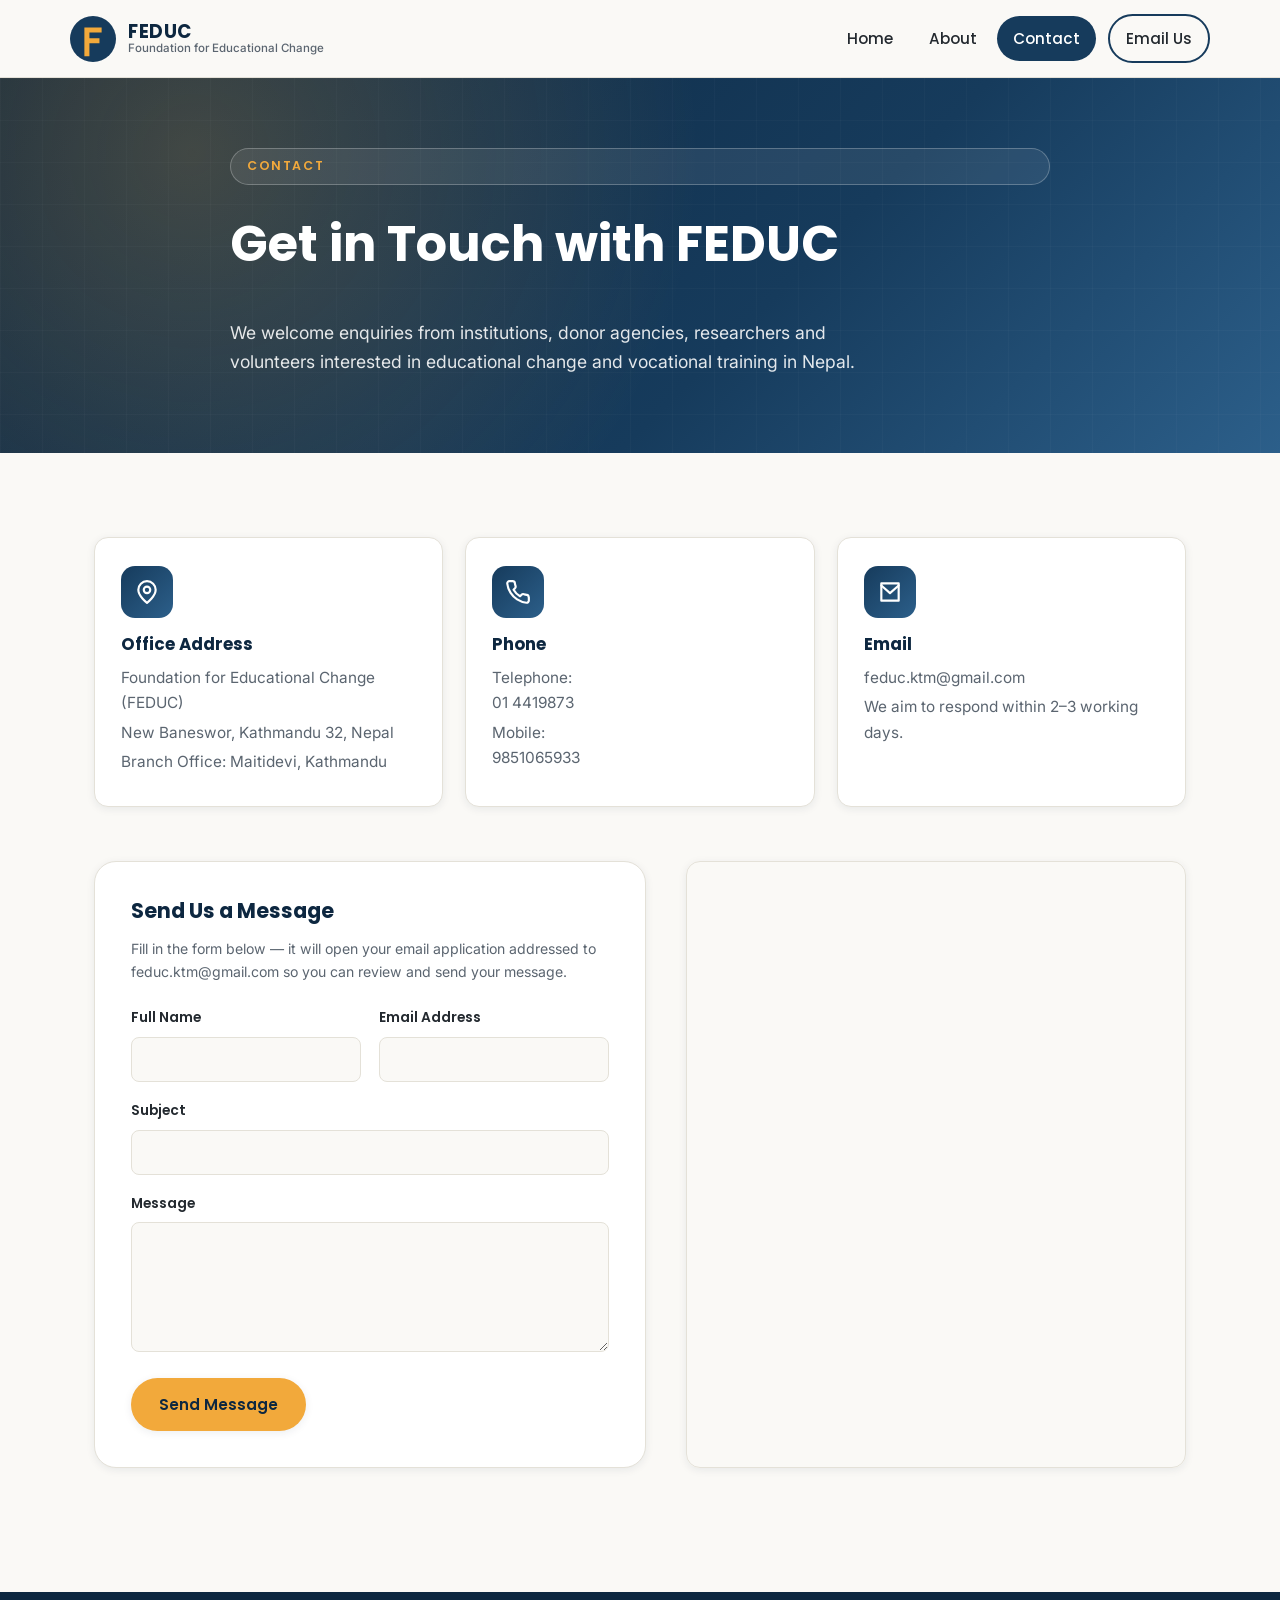
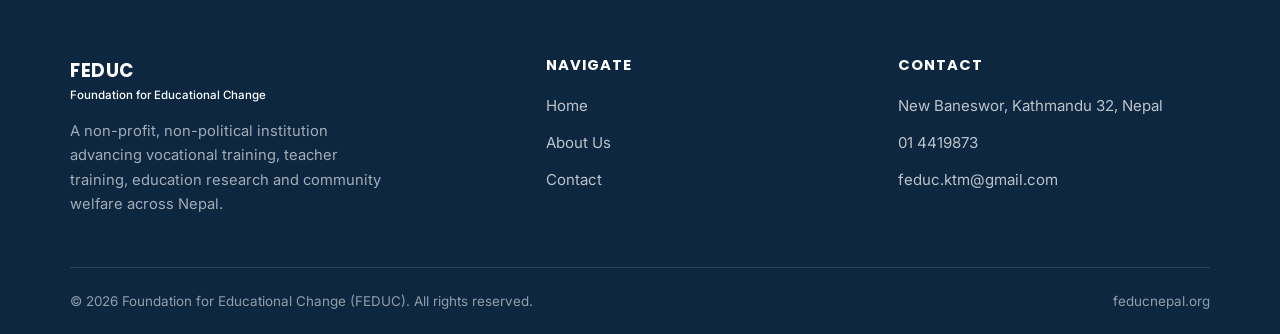
==== contact.html @ a96cefcd "Build FEDUC Nepal site: home, about, and contact pages Adds a responsive three-page static site (hom" ====
<!doctype html>
<html lang="en">
<head>
<meta charset="UTF-8">
<meta name="viewport" content="width=device-width, initial-scale=1.0">
<title>Contact Us | FEDUC Nepal</title>
<meta name="description" content="Contact FEDUC (Foundation for Educational Change) at our New Baneswor office in Kathmandu, or our Maitidevi branch, by phone or email.">
<link rel="icon" type="image/svg+xml" href="assets/favicon.svg">
<link rel="preconnect" href="https://fonts.googleapis.com">
<link rel="preconnect" href="https://fonts.gstatic.com" crossorigin>
<link href="https://fonts.googleapis.com/css2?family=Inter:wght@400;500;600&family=Poppins:wght@500;600;700&display=swap" rel="stylesheet">
<link rel="stylesheet" href="css/style.css">
</head>
<body>
<a class="skip-link" href="#main">Skip to content</a>

<header class="site-header">
  <div class="container nav-bar">
    <a class="brand" href="index.html">
      <svg class="brand-mark" viewBox="0 0 64 64" aria-hidden="true">
        <circle cx="32" cy="32" r="32" fill="#163b5c"/>
        <path d="M20 16h24v7H27v8h14v7H27v18h-7z" fill="#f2a93b"/>
      </svg>
      <span class="brand-text">
        <span class="brand-name">FEDUC</span>
        <span class="brand-sub">Foundation for Educational Change</span>
      </span>
    </a>

    <button class="nav-toggle" aria-label="Toggle navigation menu" aria-expanded="false">
      <span></span><span></span><span></span>
    </button>

    <ul class="nav-menu">
      <li><a href="index.html">Home</a></li>
      <li><a href="about.html">About</a></li>
      <li><a href="contact.html" class="active">Contact</a></li>
      <li class="nav-cta"><a class="btn btn-outline-dark" href="mailto:feduc.ktm@gmail.com">Email Us</a></li>
    </ul>
  </div>
</header>

<main id="main">

  <section class="hero hero--page">
    <div class="container hero-inner">
      <span class="hero-eyebrow">Contact</span>
      <h1>Get in Touch with FEDUC</h1>
      <p class="hero-lede">We welcome enquiries from institutions, donor agencies, researchers and volunteers interested in educational change and vocational training in Nepal.</p>
    </div>
  </section>

  <section class="section">
    <div class="container">

      <div class="contact-grid">
        <div class="contact-card">
          <div class="card-icon">
            <svg viewBox="0 0 24 24" fill="none" stroke="currentColor" stroke-width="2" stroke-linecap="round" stroke-linejoin="round"><path d="M20 10c0 6-8 12-8 12s-8-6-8-12a8 8 0 0 1 16 0z"/><circle cx="12" cy="10" r="3"/></svg>
          </div>
          <h3>Office Address</h3>
          <p>Foundation for Educational Change (FEDUC)</p>
          <p>New Baneswor, Kathmandu 32, Nepal</p>
          <p>Branch Office: Maitidevi, Kathmandu</p>
        </div>

        <div class="contact-card">
          <div class="card-icon">
            <svg viewBox="0 0 24 24" fill="none" stroke="currentColor" stroke-width="2" stroke-linecap="round" stroke-linejoin="round"><path d="M22 16.9v3a2 2 0 0 1-2.2 2 19.8 19.8 0 0 1-8.6-3.1 19.5 19.5 0 0 1-6-6 19.8 19.8 0 0 1-3.1-8.6A2 2 0 0 1 4.1 2h3a2 2 0 0 1 2 1.7c.1.9.3 1.8.6 2.7a2 2 0 0 1-.5 2.1L7.9 9.9a16 16 0 0 0 6 6l1.4-1.4a2 2 0 0 1 2.1-.5c.9.3 1.8.5 2.7.6a2 2 0 0 1 1.7 2z"/></svg>
          </div>
          <h3>Phone</h3>
          <p>Telephone: <a href="tel:+97714419873">01 4419873</a></p>
          <p>Mobile: <a href="tel:+9779851065933">9851065933</a></p>
        </div>

        <div class="contact-card">
          <div class="card-icon">
            <svg viewBox="0 0 24 24" fill="none" stroke="currentColor" stroke-width="2" stroke-linecap="round" stroke-linejoin="round"><path d="M4 4h16v16H4z"/><path d="m4 6 8 7 8-7"/></svg>
          </div>
          <h3>Email</h3>
          <p><a href="mailto:feduc.ktm@gmail.com">feduc.ktm@gmail.com</a></p>
          <p>We aim to respond within 2&ndash;3 working days.</p>
        </div>
      </div>

      <div class="contact-layout">
        <div class="form-panel">
          <h2>Send Us a Message</h2>
          <p class="form-note">Fill in the form below &mdash; it will open your email application addressed to feduc.ktm@gmail.com so you can review and send your message.</p>

          <form action="mailto:feduc.ktm@gmail.com" method="post" enctype="text/plain">
            <div class="form-row">
              <div class="form-group">
                <label for="name">Full Name</label>
                <input type="text" id="name" name="Name" required>
              </div>
              <div class="form-group">
                <label for="email">Email Address</label>
                <input type="email" id="email" name="Email" required>
              </div>
            </div>
            <div class="form-group">
              <label for="subject">Subject</label>
              <input type="text" id="subject" name="Subject" required>
            </div>
            <div class="form-group">
              <label for="message">Message</label>
              <textarea id="message" name="Message" required></textarea>
            </div>
            <button type="submit" class="btn btn-primary">Send Message</button>
          </form>
        </div>

        <div class="map-wrapper">
          <iframe
            title="Map showing New Baneswor, Kathmandu, Nepal"
            src="https://www.openstreetmap.org/export/embed.html?bbox=85.3196%2C27.6815%2C85.3496%2C27.7015&amp;layer=mapnik&amp;marker=27.6915%2C85.3346"
            loading="lazy"
            referrerpolicy="no-referrer-when-downgrade">
          </iframe>
        </div>
      </div>

    </div>
  </section>

</main>

<footer class="site-footer">
  <div class="container footer-grid">
    <div class="footer-brand">
      <span class="brand-name">FEDUC</span>
      <span class="brand-sub">Foundation for Educational Change</span>
      <p>A non-profit, non-political institution advancing vocational training, teacher training, education research and community welfare across Nepal.</p>
    </div>
    <div class="footer-col">
      <h4>Navigate</h4>
      <ul>
        <li><a href="index.html">Home</a></li>
        <li><a href="about.html">About Us</a></li>
        <li><a href="contact.html">Contact</a></li>
      </ul>
    </div>
    <div class="footer-col">
      <h4>Contact</h4>
      <ul>
        <li><a href="https://maps.google.com/?q=New+Baneswor+Kathmandu+32+Nepal" target="_blank" rel="noopener">New Baneswor, Kathmandu 32, Nepal</a></li>
        <li><a href="tel:+97714419873">01 4419873</a></li>
        <li><a href="mailto:feduc.ktm@gmail.com">feduc.ktm@gmail.com</a></li>
      </ul>
    </div>
  </div>
  <div class="container footer-bottom">
    <span>&copy; <span data-year>2026</span> Foundation for Educational Change (FEDUC). All rights reserved.</span>
    <span>feducnepal.org</span>
  </div>
</footer>

<script src="js/script.js"></script>
</body>
</html>
---- css/style.css ----
/* =========================================================
   FEDUC Nepal — shared stylesheet
   ========================================================= */

:root {
  --color-primary: #163b5c;
  --color-primary-dark: #0d2740;
  --color-primary-light: #2c5f8a;
  --color-accent: #f2a93b;
  --color-accent-dark: #d98c1f;
  --color-crimson: #c8102e;
  --color-bg: #faf9f6;
  --color-surface: #ffffff;
  --color-surface-alt: #f2f0ea;
  --color-text: #23292f;
  --color-text-muted: #5b6570;
  --color-border: #e4e1d8;

  --font-heading: "Poppins", "Segoe UI", sans-serif;
  --font-body: "Inter", "Segoe UI", sans-serif;

  --radius-sm: 8px;
  --radius-md: 14px;
  --radius-lg: 22px;

  --shadow-sm: 0 2px 8px rgba(13, 39, 64, 0.08);
  --shadow-md: 0 12px 32px rgba(13, 39, 64, 0.12);

  --container-width: 1140px;
}

* ,
*::before,
*::after {
  box-sizing: border-box;
}

html {
  scroll-behavior: smooth;
}

body {
  margin: 0;
  font-family: var(--font-body);
  color: var(--color-text);
  background: var(--color-bg);
  line-height: 1.65;
  -webkit-font-smoothing: antialiased;
}

img {
  max-width: 100%;
  display: block;
}

a {
  color: inherit;
  text-decoration: none;
}

h1, h2, h3, h4 {
  font-family: var(--font-heading);
  color: var(--color-primary-dark);
  line-height: 1.25;
  margin: 0 0 0.6em;
}

p {
  margin: 0 0 1em;
}

ul {
  margin: 0;
  padding: 0;
}

.container {
  width: 100%;
  max-width: var(--container-width);
  margin: 0 auto;
  padding: 0 24px;
}

.visually-hidden {
  position: absolute;
  width: 1px;
  height: 1px;
  overflow: hidden;
  clip: rect(0 0 0 0);
  white-space: nowrap;
}

/* -------------------- Skip link -------------------- */
.skip-link {
  position: absolute;
  left: -999px;
  top: 0;
  background: var(--color-primary);
  color: #fff;
  padding: 10px 18px;
  border-radius: 0 0 8px 0;
  z-index: 1000;
}
.skip-link:focus {
  left: 0;
}

/* -------------------- Buttons -------------------- */
.btn {
  display: inline-flex;
  align-items: center;
  gap: 8px;
  font-family: var(--font-heading);
  font-weight: 600;
  font-size: 0.95rem;
  padding: 13px 26px;
  border-radius: 999px;
  border: 2px solid transparent;
  cursor: pointer;
  transition: transform 0.18s ease, box-shadow 0.18s ease, background 0.18s ease, color 0.18s ease;
}
.btn:hover {
  transform: translateY(-2px);
}
.btn-primary {
  background: var(--color-accent);
  color: var(--color-primary-dark);
  box-shadow: var(--shadow-sm);
}
.btn-primary:hover {
  background: var(--color-accent-dark);
  box-shadow: var(--shadow-md);
}
.btn-outline {
  background: transparent;
  border-color: rgba(255, 255, 255, 0.65);
  color: #fff;
}
.btn-outline:hover {
  background: rgba(255, 255, 255, 0.12);
  border-color: #fff;
}
.btn-outline-dark {
  background: transparent;
  border-color: var(--color-primary);
  color: var(--color-primary);
}
.btn-outline-dark:hover {
  background: var(--color-primary);
  color: #fff;
}

/* -------------------- Header / Nav -------------------- */
.site-header {
  position: sticky;
  top: 0;
  z-index: 500;
  background: rgba(250, 249, 246, 0.92);
  backdrop-filter: saturate(180%) blur(10px);
  border-bottom: 1px solid var(--color-border);
}

.nav-bar {
  display: flex;
  align-items: center;
  justify-content: space-between;
  padding: 14px 0;
}

.brand {
  display: flex;
  align-items: center;
  gap: 12px;
}

.brand-mark {
  width: 46px;
  height: 46px;
  flex-shrink: 0;
}

.brand-text {
  line-height: 1.15;
}

.brand-name {
  display: block;
  font-family: var(--font-heading);
  font-weight: 700;
  font-size: 1.15rem;
  color: var(--color-primary-dark);
  letter-spacing: 0.5px;
}

.brand-sub {
  display: block;
  font-size: 0.72rem;
  color: var(--color-text-muted);
  font-weight: 500;
}

.nav-toggle {
  display: none;
  flex-direction: column;
  justify-content: center;
  gap: 5px;
  width: 42px;
  height: 42px;
  border: 1px solid var(--color-border);
  border-radius: 8px;
  background: var(--color-surface);
  cursor: pointer;
}
.nav-toggle span {
  display: block;
  width: 20px;
  height: 2px;
  margin: 0 auto;
  background: var(--color-primary-dark);
  transition: transform 0.2s ease, opacity 0.2s ease;
}

.nav-menu {
  display: flex;
  align-items: center;
  gap: 4px;
  list-style: none;
}

.nav-menu a {
  display: inline-block;
  padding: 10px 16px;
  font-family: var(--font-heading);
  font-weight: 500;
  font-size: 0.95rem;
  color: var(--color-text);
  border-radius: 999px;
  transition: background 0.18s ease, color 0.18s ease;
}

.nav-menu a:hover {
  background: var(--color-surface-alt);
  color: var(--color-primary);
}

.nav-menu a.active {
  background: var(--color-primary);
  color: #fff;
}

.nav-cta {
  margin-left: 8px;
}

/* -------------------- Hero -------------------- */
.hero {
  position: relative;
  background:
    radial-gradient(circle at 15% 20%, rgba(242, 169, 59, 0.22), transparent 45%),
    linear-gradient(135deg, var(--color-primary-dark), var(--color-primary) 60%, var(--color-primary-light));
  color: #fff;
  overflow: hidden;
}

.hero::after {
  content: "";
  position: absolute;
  inset: 0;
  background-image:
    linear-gradient(rgba(255, 255, 255, 0.06) 1px, transparent 1px),
    linear-gradient(90deg, rgba(255, 255, 255, 0.06) 1px, transparent 1px);
  background-size: 42px 42px;
  opacity: 0.4;
  pointer-events: none;
}

.hero-inner {
  position: relative;
  padding: 96px 0 88px;
  display: grid;
  gap: 28px;
  max-width: 760px;
}

.hero-eyebrow {
  display: inline-flex;
  align-items: center;
  gap: 8px;
  align-self: flex-start;
  font-family: var(--font-heading);
  font-weight: 600;
  font-size: 0.78rem;
  letter-spacing: 1.6px;
  text-transform: uppercase;
  color: var(--color-accent);
  background: rgba(255, 255, 255, 0.08);
  border: 1px solid rgba(255, 255, 255, 0.25);
  padding: 7px 16px;
  border-radius: 999px;
}

.hero h1 {
  color: #fff;
  font-size: clamp(2.1rem, 4.4vw, 3.1rem);
  margin-bottom: 0.3em;
}

.hero-lede {
  font-size: 1.1rem;
  color: rgba(255, 255, 255, 0.88);
  max-width: 600px;
}

.hero-actions {
  display: flex;
  flex-wrap: wrap;
  gap: 14px;
  margin-top: 8px;
}

.hero--page {
  padding-top: 4px;
}

.hero--page .hero-inner {
  padding: 66px 0 60px;
  max-width: 820px;
}

.hero--page p.hero-lede {
  max-width: 680px;
}

/* -------------------- Sections -------------------- */
.section {
  padding: 84px 0;
}

.section-alt {
  background: var(--color-surface-alt);
}

.section-head {
  max-width: 680px;
  margin: 0 0 44px;
}

.section-head.center {
  margin-left: auto;
  margin-right: auto;
  text-align: center;
}

.eyebrow {
  display: inline-block;
  font-family: var(--font-heading);
  font-weight: 700;
  font-size: 0.78rem;
  letter-spacing: 1.6px;
  text-transform: uppercase;
  color: var(--color-crimson);
  margin-bottom: 10px;
}

.section-head h2 {
  font-size: clamp(1.6rem, 3vw, 2.2rem);
  margin-bottom: 0.4em;
}

.section-head p {
  color: var(--color-text-muted);
  font-size: 1.05rem;
}

/* -------------------- Intro / lead paragraph blocks -------------------- */
.lead-block {
  display: grid;
  grid-template-columns: minmax(0, 1fr) minmax(0, 1fr);
  gap: 56px;
  align-items: center;
}

.lead-block p {
  color: var(--color-text-muted);
  font-size: 1.05rem;
}

.stat-panel {
  background: var(--color-surface);
  border: 1px solid var(--color-border);
  border-radius: var(--radius-lg);
  padding: 32px;
  box-shadow: var(--shadow-sm);
  display: grid;
  grid-template-columns: 1fr 1fr;
  gap: 24px;
}

.stat {
  padding: 6px 0;
}

.stat-number {
  font-family: var(--font-heading);
  font-weight: 700;
  font-size: 2rem;
  color: var(--color-primary);
  display: block;
}

.stat-label {
  font-size: 0.88rem;
  color: var(--color-text-muted);
}

/* -------------------- Cards / grid -------------------- */
.cards {
  display: grid;
  grid-template-columns: repeat(auto-fit, minmax(250px, 1fr));
  gap: 26px;
}

.card {
  background: var(--color-surface);
  border: 1px solid var(--color-border);
  border-radius: var(--radius-md);
  padding: 30px 26px;
  box-shadow: var(--shadow-sm);
  transition: transform 0.2s ease, box-shadow 0.2s ease;
}

.card:hover {
  transform: translateY(-4px);
  box-shadow: var(--shadow-md);
}

.card-icon {
  width: 52px;
  height: 52px;
  border-radius: 14px;
  background: linear-gradient(135deg, var(--color-primary), var(--color-primary-light));
  display: flex;
  align-items: center;
  justify-content: center;
  margin-bottom: 18px;
  color: #fff;
}

.card-icon svg {
  width: 26px;
  height: 26px;
}

.card h3 {
  font-size: 1.12rem;
  margin-bottom: 0.5em;
}

.card p {
  color: var(--color-text-muted);
  font-size: 0.97rem;
  margin-bottom: 0;
}

/* -------------------- CTA band -------------------- */
.cta-band {
  background: linear-gradient(120deg, var(--color-primary-dark), var(--color-primary));
  color: #fff;
  border-radius: var(--radius-lg);
  padding: 48px 44px;
  display: flex;
  flex-wrap: wrap;
  align-items: center;
  justify-content: space-between;
  gap: 24px;
}

.cta-band h2 {
  color: #fff;
  margin-bottom: 0.3em;
  font-size: 1.5rem;
}

.cta-band p {
  color: rgba(255, 255, 255, 0.82);
  margin-bottom: 0;
  max-width: 480px;
}

/* -------------------- Lists with check icons -------------------- */
.check-list {
  list-style: none;
  display: grid;
  gap: 18px;
}

.check-list li {
  display: flex;
  gap: 14px;
  align-items: flex-start;
  color: var(--color-text-muted);
}

.check-list li strong {
  color: var(--color-text);
}

.check-icon {
  flex-shrink: 0;
  width: 26px;
  height: 26px;
  border-radius: 50%;
  background: rgba(242, 169, 59, 0.18);
  color: var(--color-accent-dark);
  display: flex;
  align-items: center;
  justify-content: center;
  margin-top: 2px;
}

.check-icon svg {
  width: 14px;
  height: 14px;
}

/* -------------------- Vision panel -------------------- */
.vision-panel {
  background: var(--color-surface);
  border-left: 5px solid var(--color-accent);
  border-radius: var(--radius-md);
  padding: 36px 40px;
  box-shadow: var(--shadow-sm);
  font-size: 1.12rem;
  color: var(--color-text);
  font-family: var(--font-heading);
  font-weight: 500;
  line-height: 1.6;
}

/* -------------------- Objectives numbered grid -------------------- */
.objective-grid {
  display: grid;
  grid-template-columns: repeat(auto-fit, minmax(280px, 1fr));
  gap: 22px;
}

.objective {
  display: flex;
  gap: 16px;
  background: var(--color-surface);
  border: 1px solid var(--color-border);
  border-radius: var(--radius-md);
  padding: 22px;
}

.objective-index {
  font-family: var(--font-heading);
  font-weight: 700;
  font-size: 1.05rem;
  color: var(--color-accent-dark);
  flex-shrink: 0;
  width: 34px;
  height: 34px;
  border-radius: 50%;
  background: var(--color-surface-alt);
  display: flex;
  align-items: center;
  justify-content: center;
}

.objective p {
  margin: 0;
  color: var(--color-text-muted);
  font-size: 0.96rem;
}

/* -------------------- Experience / partners -------------------- */
.partner-grid {
  display: grid;
  grid-template-columns: repeat(auto-fit, minmax(300px, 1fr));
  gap: 20px;
}

.partner-card {
  background: var(--color-surface);
  border: 1px solid var(--color-border);
  border-radius: var(--radius-md);
  padding: 24px 26px;
  display: flex;
  gap: 16px;
}

.partner-mark {
  width: 44px;
  height: 44px;
  border-radius: 50%;
  background: var(--color-primary-dark);
  color: var(--color-accent);
  font-family: var(--font-heading);
  font-weight: 700;
  display: flex;
  align-items: center;
  justify-content: center;
  flex-shrink: 0;
}

.partner-card h3 {
  font-size: 1.02rem;
  margin-bottom: 0.35em;
}

.partner-card p {
  margin: 0;
  color: var(--color-text-muted);
  font-size: 0.93rem;
}

/* -------------------- Timeline strip -------------------- */
.timeline-strip {
  display: flex;
  align-items: center;
  gap: 18px;
  background: var(--color-surface);
  border: 1px dashed var(--color-border);
  border-radius: var(--radius-md);
  padding: 22px 28px;
  margin-bottom: 44px;
}

.timeline-strip .badge {
  font-family: var(--font-heading);
  font-weight: 700;
  font-size: 1.6rem;
  color: var(--color-primary);
}

.timeline-strip p {
  margin: 0;
  color: var(--color-text-muted);
}

/* -------------------- Contact page -------------------- */
.contact-grid {
  display: grid;
  grid-template-columns: repeat(auto-fit, minmax(260px, 1fr));
  gap: 22px;
  margin-bottom: 54px;
}

.contact-card {
  background: var(--color-surface);
  border: 1px solid var(--color-border);
  border-radius: var(--radius-md);
  padding: 28px 26px;
  box-shadow: var(--shadow-sm);
}

.contact-card .card-icon {
  margin-bottom: 16px;
}

.contact-card h3 {
  font-size: 1.05rem;
  margin-bottom: 10px;
}

.contact-card p,
.contact-card a {
  color: var(--color-text-muted);
  font-size: 0.96rem;
  margin-bottom: 4px;
  display: block;
}

.contact-card a:hover {
  color: var(--color-primary);
  text-decoration: underline;
}

.contact-layout {
  display: grid;
  grid-template-columns: 1.05fr 0.95fr;
  gap: 40px;
  align-items: start;
}

.map-wrapper {
  border-radius: var(--radius-md);
  overflow: hidden;
  border: 1px solid var(--color-border);
  box-shadow: var(--shadow-sm);
  height: 100%;
  min-height: 420px;
}

.map-wrapper iframe {
  width: 100%;
  height: 100%;
  min-height: 420px;
  border: 0;
  display: block;
}

/* -------------------- Form -------------------- */
.form-panel {
  background: var(--color-surface);
  border: 1px solid var(--color-border);
  border-radius: var(--radius-lg);
  padding: 36px;
  box-shadow: var(--shadow-sm);
}

.form-panel h2 {
  font-size: 1.3rem;
}

.form-note {
  font-size: 0.88rem;
  color: var(--color-text-muted);
  margin-bottom: 24px;
}

.form-row {
  display: grid;
  grid-template-columns: 1fr 1fr;
  gap: 18px;
}

.form-group {
  margin-bottom: 18px;
}

.form-group label {
  display: block;
  font-family: var(--font-heading);
  font-weight: 600;
  font-size: 0.86rem;
  margin-bottom: 7px;
  color: var(--color-text);
}

.form-group input,
.form-group textarea {
  width: 100%;
  padding: 12px 14px;
  border-radius: var(--radius-sm);
  border: 1px solid var(--color-border);
  font-family: var(--font-body);
  font-size: 0.95rem;
  background: var(--color-bg);
  color: var(--color-text);
  transition: border-color 0.18s ease, box-shadow 0.18s ease;
}

.form-group input:focus,
.form-group textarea:focus {
  outline: none;
  border-color: var(--color-primary-light);
  box-shadow: 0 0 0 3px rgba(44, 95, 138, 0.18);
}

.form-group textarea {
  resize: vertical;
  min-height: 130px;
}

/* -------------------- Footer -------------------- */
.site-footer {
  background: var(--color-primary-dark);
  color: rgba(255, 255, 255, 0.78);
  margin-top: 40px;
}

.footer-grid {
  display: grid;
  grid-template-columns: 1.4fr 1fr 1fr;
  gap: 40px;
  padding: 64px 0 36px;
}

.footer-brand .brand-name,
.footer-brand .brand-sub {
  color: #fff;
}

.footer-brand p {
  color: rgba(255, 255, 255, 0.62);
  font-size: 0.92rem;
  margin-top: 14px;
  max-width: 320px;
}

.footer-col h4 {
  color: #fff;
  font-size: 0.92rem;
  text-transform: uppercase;
  letter-spacing: 1px;
  margin-bottom: 18px;
}

.footer-col ul {
  list-style: none;
  display: grid;
  gap: 10px;
}

.footer-col a {
  font-size: 0.94rem;
  color: rgba(255, 255, 255, 0.72);
  transition: color 0.18s ease;
}

.footer-col a:hover {
  color: var(--color-accent);
}

.footer-bottom {
  border-top: 1px solid rgba(255, 255, 255, 0.12);
  padding: 22px 0;
  display: flex;
  flex-wrap: wrap;
  gap: 12px;
  align-items: center;
  justify-content: space-between;
  font-size: 0.84rem;
  color: rgba(255, 255, 255, 0.55);
}

.footer-bottom a {
  color: rgba(255, 255, 255, 0.7);
}

.footer-bottom a:hover {
  color: var(--color-accent);
}

/* -------------------- Responsive -------------------- */
@media (max-width: 900px) {
  .lead-block {
    grid-template-columns: 1fr;
  }
  .contact-layout {
    grid-template-columns: 1fr;
  }
  .footer-grid {
    grid-template-columns: 1fr 1fr;
  }
}

@media (max-width: 760px) {
  .nav-toggle {
    display: flex;
  }

  .nav-menu {
    position: absolute;
    top: 100%;
    left: 0;
    right: 0;
    flex-direction: column;
    align-items: stretch;
    background: var(--color-surface);
    border-bottom: 1px solid var(--color-border);
    padding: 10px 24px 18px;
    gap: 2px;
    box-shadow: var(--shadow-md);
    max-height: 0;
    overflow: hidden;
    transition: max-height 0.28s ease;
  }

  .nav-menu.open {
    max-height: 420px;
  }

  .nav-menu a {
    padding: 12px 10px;
    border-radius: 8px;
  }

  .nav-cta {
    margin-left: 0;
    margin-top: 6px;
  }

  .hero-inner {
    padding: 56px 0 52px;
  }

  .section {
    padding: 58px 0;
  }

  .cta-band {
    padding: 34px 26px;
    justify-content: center;
    text-align: center;
  }

  .cta-band > div:first-child {
    width: 100%;
  }

  .form-row {
    grid-template-columns: 1fr;
  }

  .footer-grid {
    grid-template-columns: 1fr;
    padding: 48px 0 28px;
  }

  .footer-bottom {
    flex-direction: column;
    align-items: flex-start;
  }

  .timeline-strip {
    flex-direction: column;
    text-align: center;
  }
}

@media (max-width: 520px) {
  .stat-panel {
    grid-template-columns: 1fr 1fr;
    padding: 24px;
  }
}
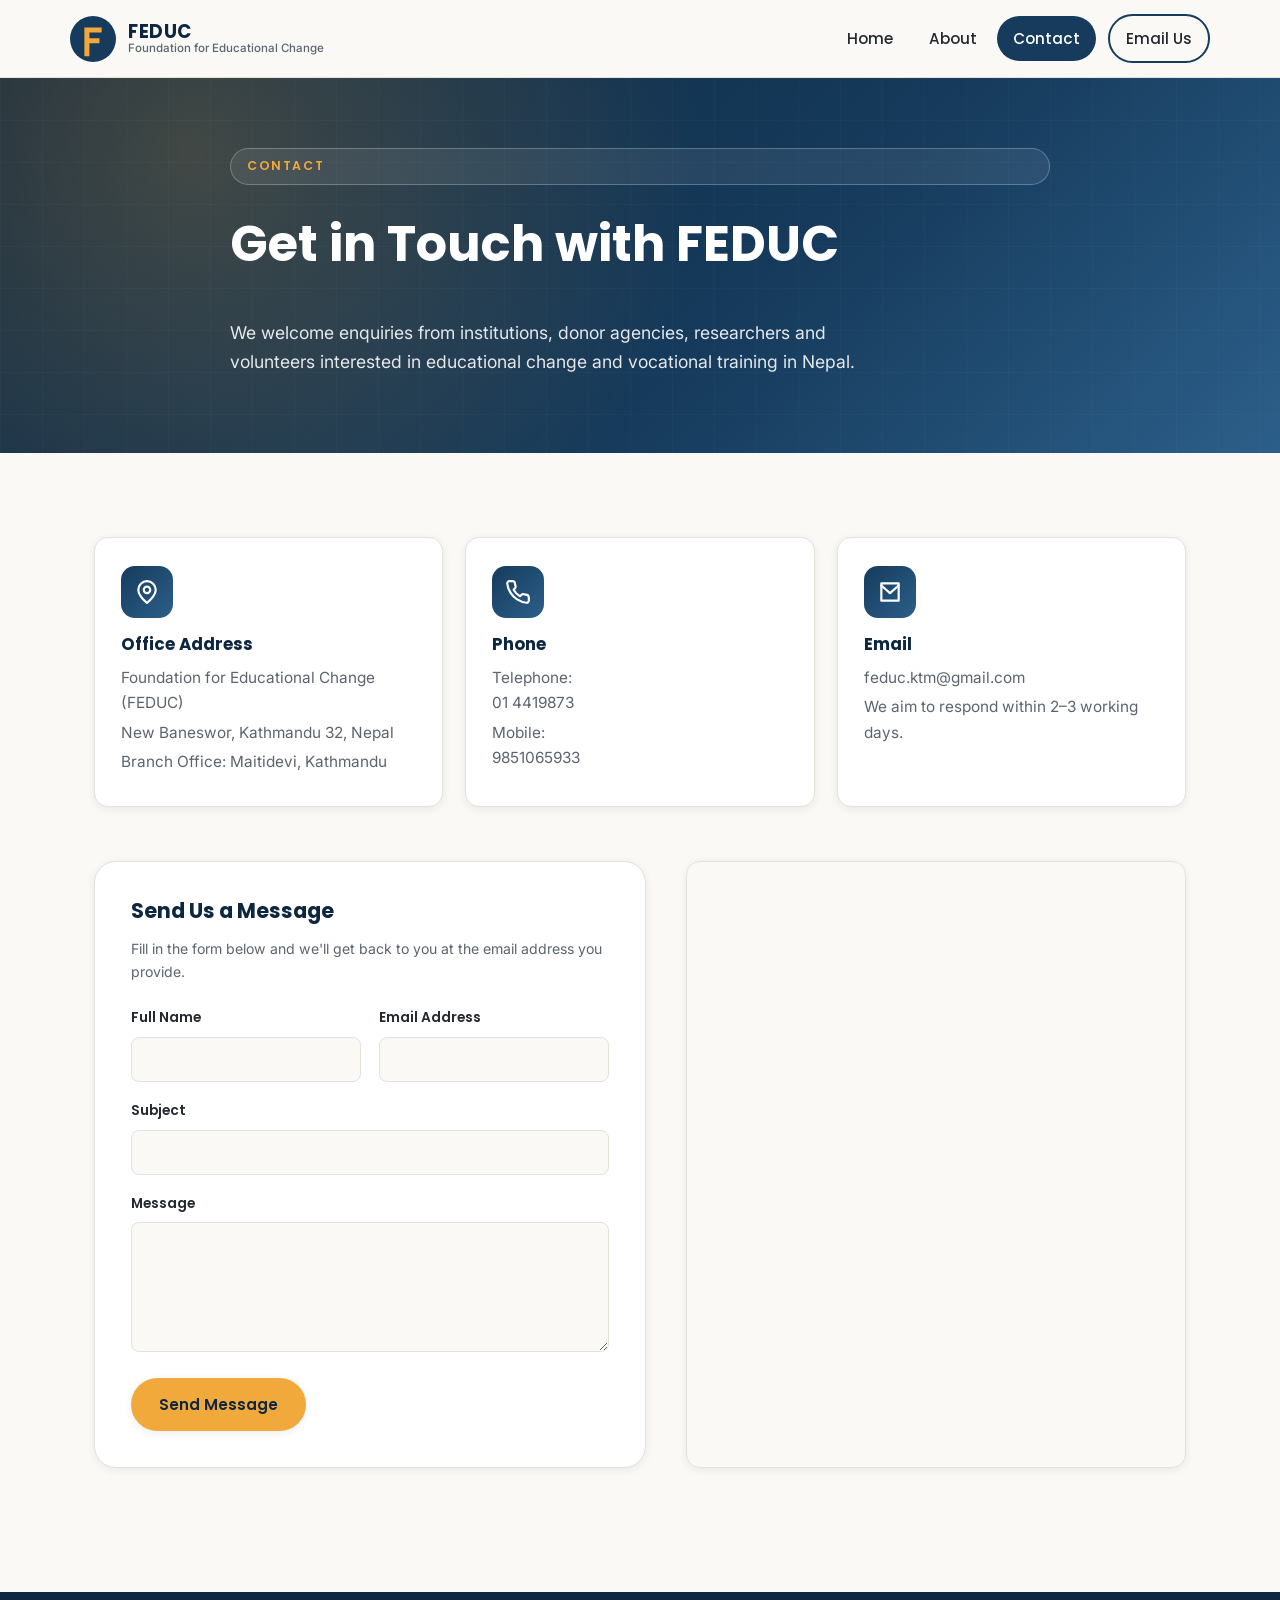
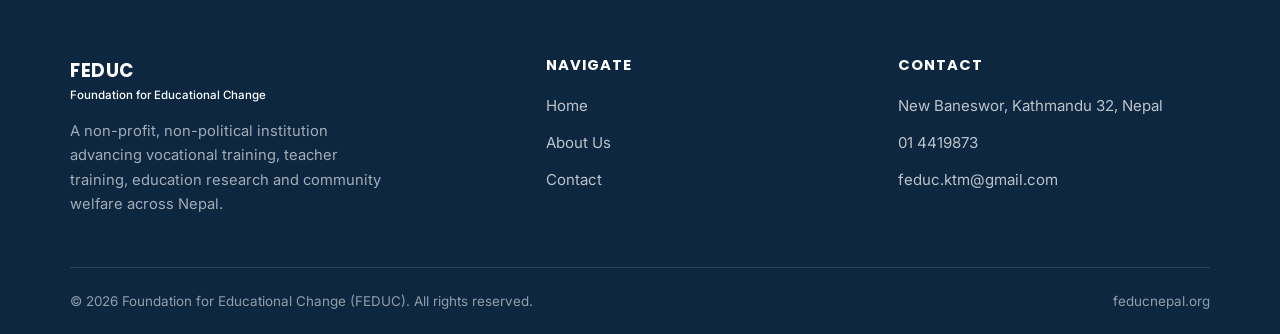
==== commit 8e3eea01: "Prepare site for Netlify deployment Wires the contact form to Netlify Forms instead of mailto, adds " ====
--- a/contact.html
+++ b/contact.html
@@ -86,9 +86,13 @@
       <div class="contact-layout">
         <div class="form-panel">
           <h2>Send Us a Message</h2>
-          <p class="form-note">Fill in the form below &mdash; it will open your email application addressed to feduc.ktm@gmail.com so you can review and send your message.</p>
+          <p class="form-note">Fill in the form below and we'll get back to you at the email address you provide.</p>
 
-          <form action="mailto:feduc.ktm@gmail.com" method="post" enctype="text/plain">
+          <form name="contact" method="POST" data-netlify="true" netlify-honeypot="bot-field" action="/thank-you.html">
+            <input type="hidden" name="form-name" value="contact">
+            <p class="visually-hidden">
+              <label>Don't fill this out if you're human: <input name="bot-field"></label>
+            </p>
             <div class="form-row">
               <div class="form-group">
                 <label for="name">Full Name</label>
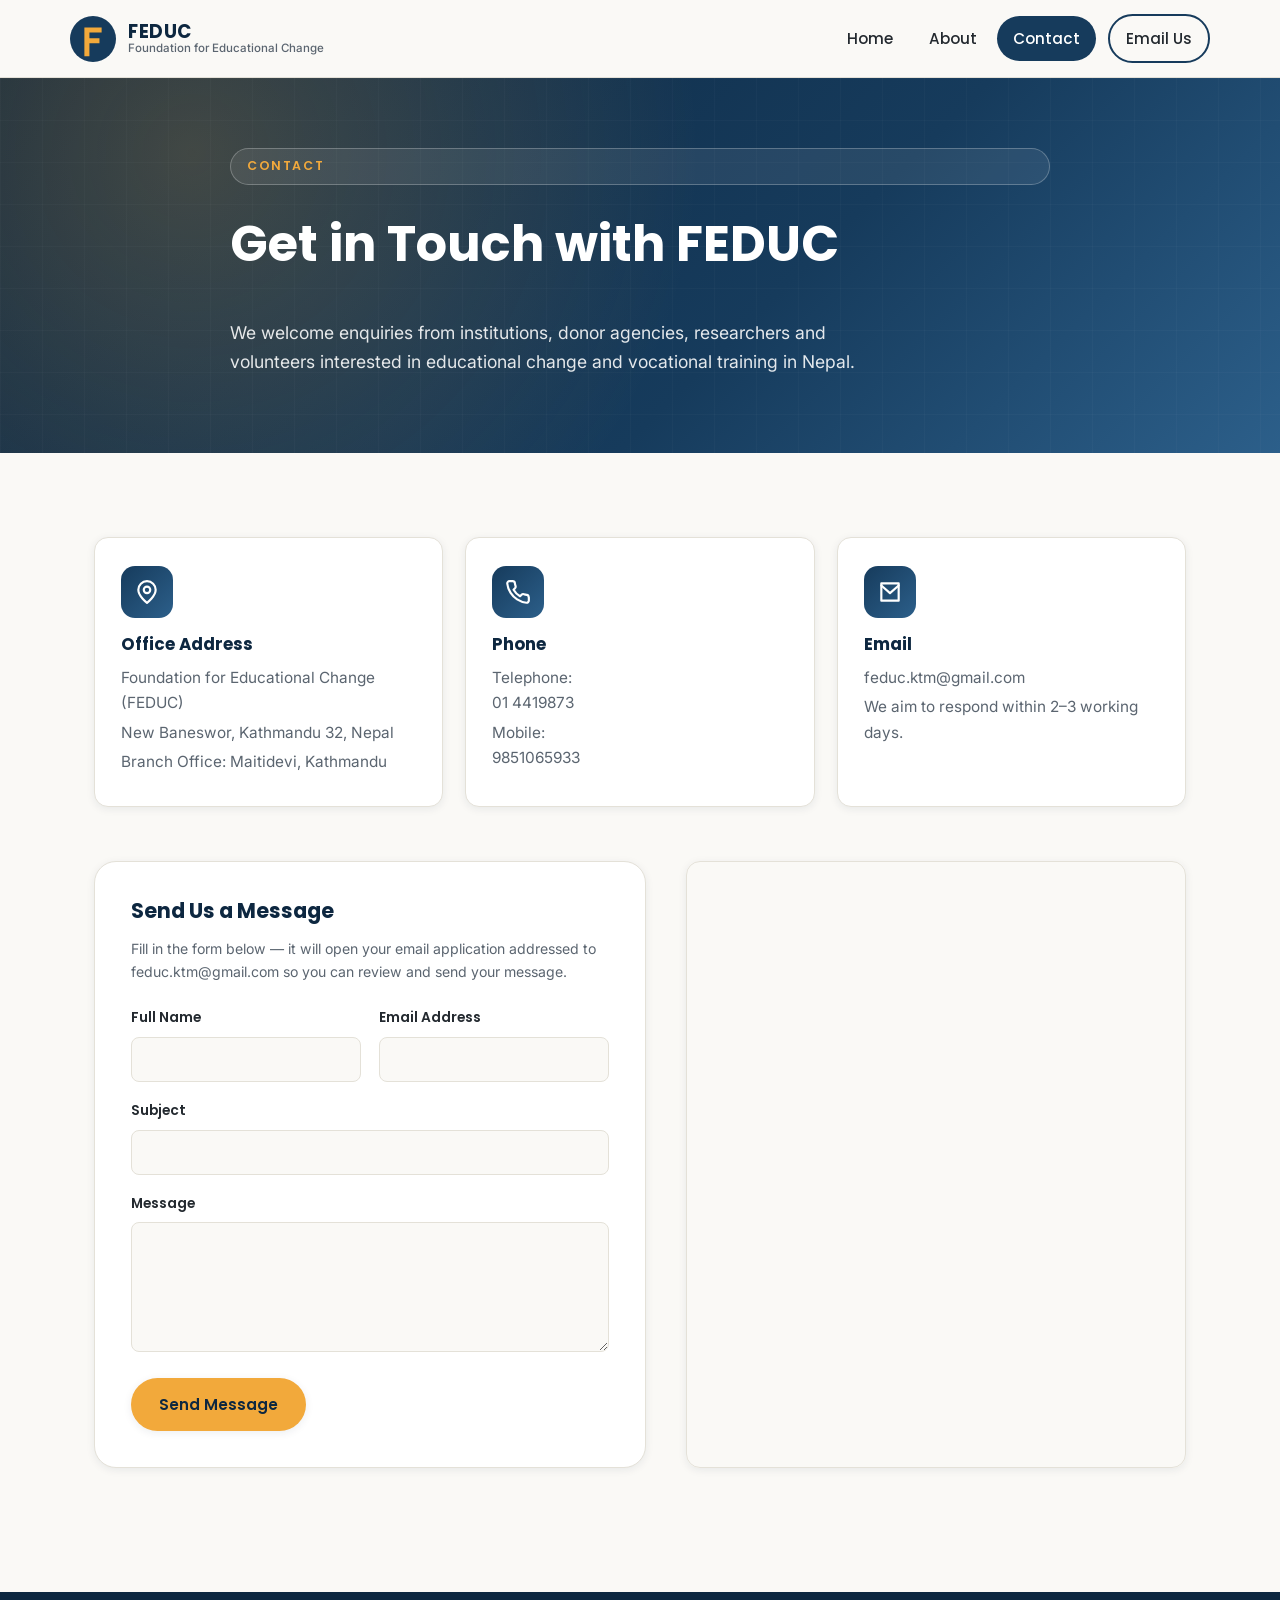
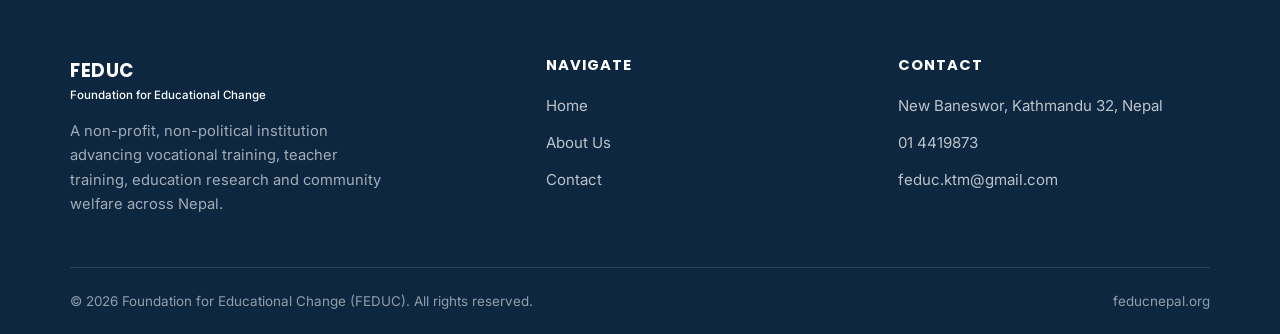
==== commit ebcfa9e4: "Switch deploy target from Netlify to Vercel Netlify Forms (data-netlify + POST to a static page) 405" ====
--- a/contact.html
+++ b/contact.html
@@ -86,13 +86,9 @@
       <div class="contact-layout">
         <div class="form-panel">
           <h2>Send Us a Message</h2>
-          <p class="form-note">Fill in the form below and we'll get back to you at the email address you provide.</p>
+          <p class="form-note">Fill in the form below &mdash; it will open your email application addressed to feduc.ktm@gmail.com so you can review and send your message.</p>
 
-          <form name="contact" method="POST" data-netlify="true" netlify-honeypot="bot-field" action="/thank-you.html">
-            <input type="hidden" name="form-name" value="contact">
-            <p class="visually-hidden">
-              <label>Don't fill this out if you're human: <input name="bot-field"></label>
-            </p>
+          <form action="mailto:feduc.ktm@gmail.com" method="post" enctype="text/plain">
             <div class="form-row">
               <div class="form-group">
                 <label for="name">Full Name</label>
